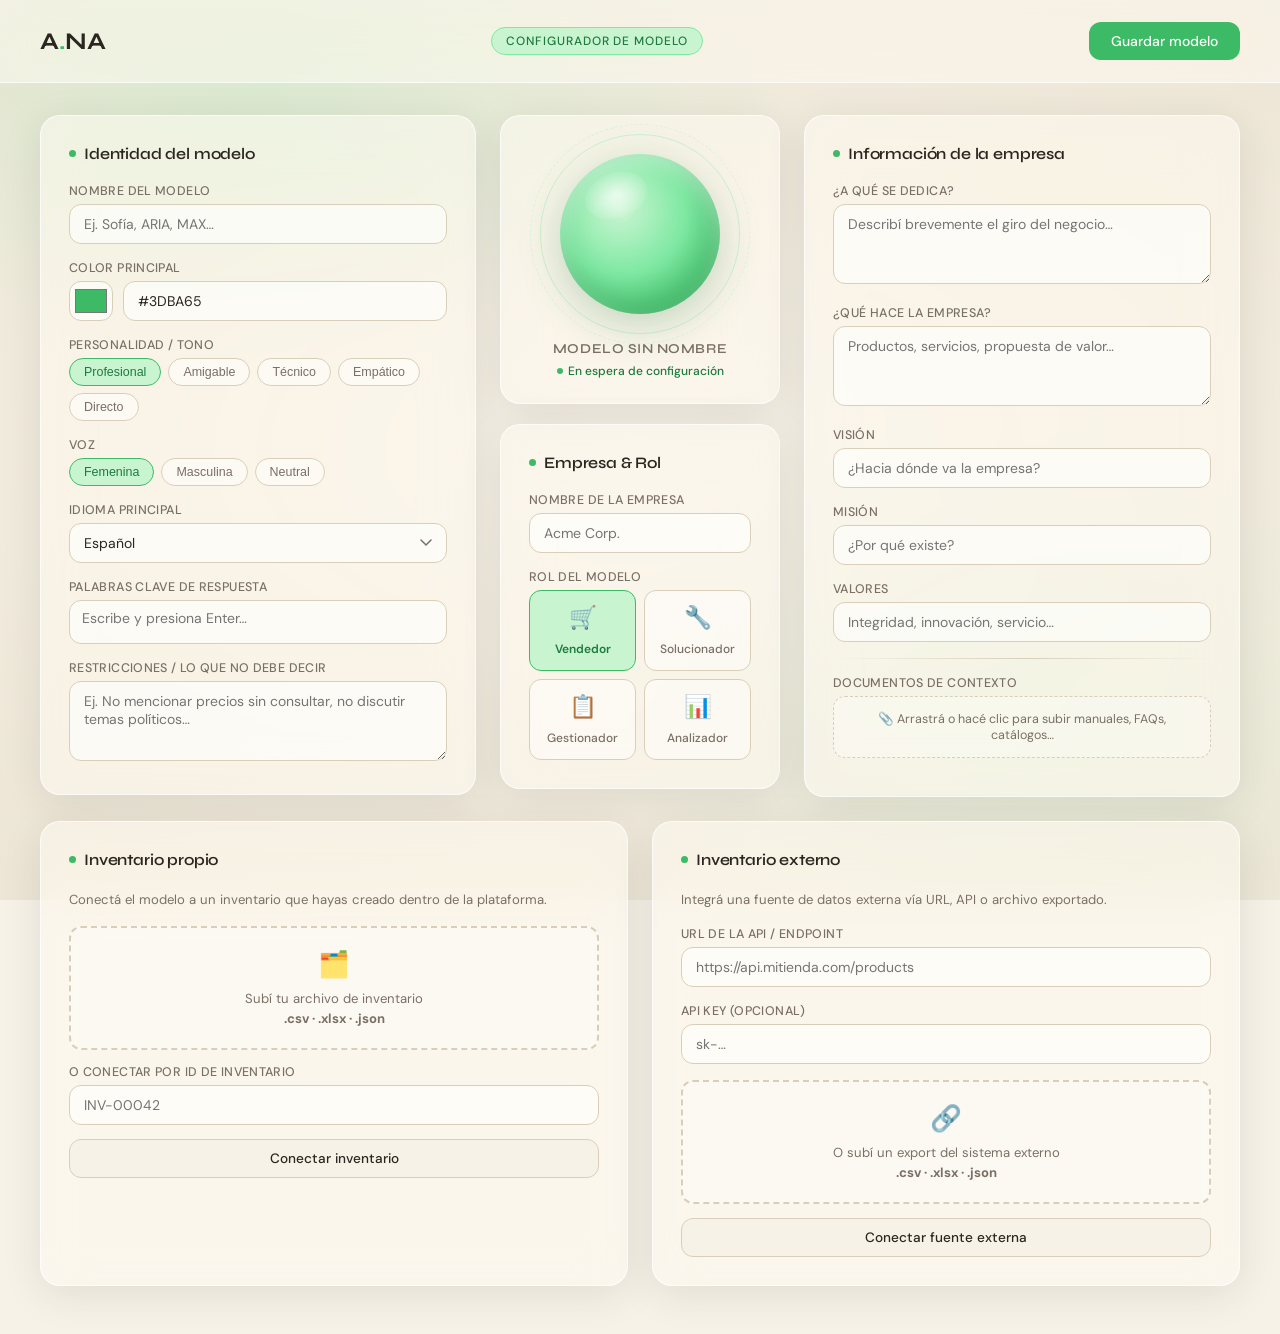
==== index.html @ 1427ef8e "inicio ana front" ====
<!DOCTYPE html>
<html lang="es">
<head>
  <meta charset="UTF-8" />
  <meta name="viewport" content="width=device-width, initial-scale=1.0" />
  <link rel="stylesheet" href="style.css" />
  <title>ANA — Configurador de Modelo IA</title>
  <link href="https://fonts.googleapis.com/css2?family=DM+Sans:wght@300;400;500;600&family=Syne:wght@400;600;700&display=swap" rel="stylesheet" />
  <style>
  
  </style>
</head>
<body>

<!-- ══ HEADER ══ -->
<header>
  <div class="logo">A<span>.</span>NA</div>
  <span class="header-badge">Configurador de Modelo</span>
  <button class="save-btn" onclick="saveConfig()">Guardar modelo</button>
</header>

<!-- ══ MAIN ══ -->
<main>

  <!-- ════ LEFT COLUMN — identidad del modelo ════ -->
  <div>
    <div class="card" style="animation-delay:.05s">
      <div class="card-title"><span class="dot"></span>Identidad del modelo</div>

      <div class="form-row">
        <label>Nombre del modelo</label>
        <input type="text" id="modelName" placeholder="Ej. Sofía, ARIA, MAX…" />
      </div>

      <div class="form-row">
        <label>Color principal</label>
        <div class="color-row">
          <input type="color" id="modelColor" value="#3DBA65" oninput="syncColor(this)" />
          <input class="color-hex" type="text" id="modelColorHex" value="#3DBA65" maxlength="7" oninput="syncHex(this)" />
        </div>
      </div>

      <div class="form-row">
        <label>Personalidad / Tono</label>
        <div class="chip-group" id="toneGroup">
          <button class="chip active" onclick="toggleChip(this,'tone')">Profesional</button>
          <button class="chip" onclick="toggleChip(this,'tone')">Amigable</button>
          <button class="chip" onclick="toggleChip(this,'tone')">Técnico</button>
          <button class="chip" onclick="toggleChip(this,'tone')">Empático</button>
          <button class="chip" onclick="toggleChip(this,'tone')">Directo</button>
        </div>
      </div>

      <div class="form-row">
        <label>Voz</label>
        <div class="chip-group" id="voiceGroup">
          <button class="chip active" onclick="toggleChip(this,'voice')">Femenina</button>
          <button class="chip" onclick="toggleChip(this,'voice')">Masculina</button>
          <button class="chip" onclick="toggleChip(this,'voice')">Neutral</button>
        </div>
      </div>

      <div class="form-row">
        <label>Idioma principal</label>
        <select id="modelLang">
          <option>Español</option>
          <option>English</option>
          <option>Português</option>
          <option>Francés</option>
          <option>Italiano</option>
        </select>
      </div>

      <div class="form-row">
        <label>Palabras clave de respuesta</label>
        <div class="tag-container" id="tagContainer" onclick="focusTagInput()">
          <input class="tag-input" id="tagInput" placeholder="Escribe y presiona Enter…"
                 onkeydown="handleTagKey(event)" />
        </div>
      </div>

      <div class="form-row">
        <label>Restricciones / Lo que NO debe decir</label>
        <textarea id="restrictions" placeholder="Ej. No mencionar precios sin consultar, no discutir temas políticos…"></textarea>
      </div>
    </div>
  </div>

  <!-- ════ CENTER COLUMN — orb + meta ════ -->
  <div class="col-center">
    <div class="orb-card">
      <div class="orb-wrapper" data-tip="Haz clic para activar preview">
        <div class="orb-ring"></div>
        <div class="orb-ring-2"></div>
        <div class="orb" id="mainOrb" onclick="activateOrb()"></div>
      </div>
      <div class="orb-label" id="orbLabel">Modelo sin nombre</div>
      <div class="orb-status" id="orbStatus">En espera de configuración</div>
    </div>

    <div class="center-meta">
      <div class="card" style="width:100%;animation-delay:.12s">
        <div class="card-title"><span class="dot"></span>Empresa &amp; Rol</div>

        <div class="form-row">
          <label>Nombre de la empresa</label>
          <input type="text" id="companyName" placeholder="Acme Corp." oninput="updateOrbMeta()" />
        </div>

        <div class="form-row">
          <label>Rol del modelo</label>
          <div class="role-grid" id="roleGrid">
            <div class="role-card active" onclick="selectRole(this)">
              <span class="role-emoji">🛒</span>
              <span class="role-name">Vendedor</span>
            </div>
            <div class="role-card" onclick="selectRole(this)">
              <span class="role-emoji">🔧</span>
              <span class="role-name">Solucionador</span>
            </div>
            <div class="role-card" onclick="selectRole(this)">
              <span class="role-emoji">📋</span>
              <span class="role-name">Gestionador</span>
            </div>
            <div class="role-card" onclick="selectRole(this)">
              <span class="role-emoji">📊</span>
              <span class="role-name">Analizador</span>
            </div>
          </div>
        </div>
      </div>
    </div>
  </div>

  <!-- ════ RIGHT COLUMN — información empresa ════ -->
  <div>
    <div class="card" style="animation-delay:.1s">
      <div class="card-title"><span class="dot"></span>Información de la empresa</div>

      <div class="form-row">
        <label>¿A qué se dedica?</label>
        <textarea id="companyBiz" placeholder="Describí brevemente el giro del negocio…"></textarea>
      </div>

      <div class="form-row">
        <label>¿Qué hace la empresa?</label>
        <textarea id="companyDoes" placeholder="Productos, servicios, propuesta de valor…"></textarea>
      </div>

      <div class="form-row">
        <label>Visión</label>
        <input type="text" id="companyVision" placeholder="¿Hacia dónde va la empresa?" />
      </div>

      <div class="form-row">
        <label>Misión</label>
        <input type="text" id="companyMission" placeholder="¿Por qué existe?" />
      </div>

      <div class="form-row">
        <label>Valores</label>
        <input type="text" id="companyValues" placeholder="Integridad, innovación, servicio…" />
      </div>

      <div class="divider"></div>

      <div class="form-row">
        <label>Documentos de contexto</label>
        <div class="doc-upload" id="docUpload">
          <input type="file" multiple accept=".pdf,.doc,.docx,.txt,.csv" onchange="handleDocs(event)" />
          <p>📎 Arrastrá o hacé clic para subir manuales, FAQs, catálogos…</p>
        </div>
        <div class="doc-list" id="docList"></div>
      </div>
    </div>
  </div>

  <!-- ════ BOTTOM — inventarios ════ -->
  <div class="col-bottom">

    <!-- Inventario propio -->
    <div class="card" style="animation-delay:.2s">
      <div class="card-title"><span class="dot"></span>Inventario propio</div>
      <p style="font-size:.82rem;color:var(--ink-2);margin-bottom:16px;line-height:1.6">
        Conectá el modelo a un inventario que hayas creado dentro de la plataforma.
      </p>
      <div class="inv-upload" id="ownInvDrop">
        <input type="file" accept=".csv,.xlsx,.json" onchange="handleInvFile(event,'own')" />
        <span class="inv-icon">🗂️</span>
        <p>Subí tu archivo de inventario<br/><strong>.csv · .xlsx · .json</strong></p>
        <div class="upload-name" id="ownInvName"></div>
      </div>

      <div style="margin-top:14px">
        <label>O conectar por ID de inventario</label>
        <input type="text" id="ownInvId" placeholder="INV-00042" />
      </div>

      <button class="connect-btn" id="ownConnectBtn" onclick="connectInv('own')">
        Conectar inventario
      </button>
    </div>

    <!-- Inventario externo -->
    <div class="card" style="animation-delay:.24s">
      <div class="card-title"><span class="dot"></span>Inventario externo</div>
      <p style="font-size:.82rem;color:var(--ink-2);margin-bottom:16px;line-height:1.6">
        Integrá una fuente de datos externa vía URL, API o archivo exportado.
      </p>

      <div class="form-row">
        <label>URL de la API / Endpoint</label>
        <input type="text" id="extUrl" placeholder="https://api.mitienda.com/products" />
      </div>

      <div class="form-row">
        <label>API Key (opcional)</label>
        <input type="text" id="extKey" placeholder="sk-…" />
      </div>

      <div class="inv-upload" id="extInvDrop" style="margin-top:4px">
        <input type="file" accept=".csv,.xlsx,.json" onchange="handleInvFile(event,'ext')" />
        <span class="inv-icon">🔗</span>
        <p>O subí un export del sistema externo<br/><strong>.csv · .xlsx · .json</strong></p>
        <div class="upload-name" id="extInvName"></div>
      </div>

      <button class="connect-btn" id="extConnectBtn" onclick="connectInv('ext')">
        Conectar fuente externa
      </button>
    </div>

  </div>
</main>

<!-- ══ SCRIPTS ══ -->
<script src="script.js"></script>
</body>
</html>
---- style.css ----
*, *::before, *::after { box-sizing: border-box; margin: 0; padding: 0; }

    :root {
      --beige-0: #FDFAF5;
      --beige-1: #F7F2E8;
      --beige-2: #EDE6D6;
      --beige-3: #D9CEBA;
      --green-0: #C8F5D0;
      --green-1: #7EE8A2;
      --green-2: #3DBA65;
      --green-3: #1E7A3E;
      --ink:     #2B2620;
      --ink-2:   #7A6F65;
      --glass-bg: rgba(253,250,245,0.55);
      --glass-border: rgba(255,255,255,0.7);
      --glass-shadow: 0 8px 40px rgba(43,38,32,0.10);
      --radius: 20px;
      --radius-sm: 12px;
    }

    body {
      font-family: 'DM Sans', sans-serif;
      background: var(--beige-1);
      color: var(--ink);
      min-height: 100vh;
      overflow-x: hidden;
    }

    /* ── background ambient ── */
    body::before {
      content: '';
      position: fixed; inset: 0;
      background:
        radial-gradient(ellipse 60% 40% at 20% 10%, rgba(126,232,162,0.18) 0%, transparent 70%),
        radial-gradient(ellipse 50% 50% at 80% 80%, rgba(200,245,208,0.22) 0%, transparent 65%),
        radial-gradient(ellipse 80% 60% at 50% 50%, var(--beige-1) 0%, var(--beige-2) 100%);
      pointer-events: none; z-index: 0;
    }

    /* ── header ── */
    header {
      position: relative; z-index: 10;
      display: flex; align-items: center; justify-content: space-between;
      padding: 22px 40px;
      background: var(--glass-bg);
      backdrop-filter: blur(18px) saturate(1.4);
      border-bottom: 1px solid var(--glass-border);
    }
    .logo { font-family: 'Syne', sans-serif; font-size: 1.5rem; font-weight: 700; letter-spacing: -0.02em; color: var(--ink); }
    .logo span { color: var(--green-2); }
    .header-badge {
      font-size: .75rem; font-weight: 500; letter-spacing: .08em; text-transform: uppercase;
      background: var(--green-0); color: var(--green-3); border-radius: 30px;
      padding: 5px 14px; border: 1px solid var(--green-1);
    }
    .save-btn {
      background: var(--green-2); color: #fff; border: none; border-radius: var(--radius-sm);
      padding: 10px 22px; font-family: 'DM Sans', sans-serif; font-size: .875rem; font-weight: 500;
      cursor: pointer; transition: background .2s, transform .15s;
    }
    .save-btn:hover { background: var(--green-3); transform: translateY(-1px); }

    /* ── main layout ── */
    main {
      position: relative; z-index: 1;
      display: grid;
      grid-template-columns: 1fr 280px 1fr;
      grid-template-rows: auto auto;
      gap: 24px;
      padding: 32px 40px 48px;
      max-width: 1400px; margin: 0 auto;
    }

    /* ── glass card ── */
    .card {
      background: var(--glass-bg);
      backdrop-filter: blur(24px) saturate(1.5);
      border: 1px solid var(--glass-border);
      border-radius: var(--radius);
      box-shadow: var(--glass-shadow);
      padding: 28px;
      transition: box-shadow .3s;
    }
    .card:hover { box-shadow: 0 12px 48px rgba(43,38,32,0.14); }

    .card-title {
      font-family: 'Syne', sans-serif; font-size: 1rem; font-weight: 600;
      color: var(--ink); letter-spacing: -.01em; margin-bottom: 20px;
      display: flex; align-items: center; gap: 8px;
    }
    .card-title .dot { width: 7px; height: 7px; background: var(--green-2); border-radius: 50%; flex-shrink: 0; }

    /* ── form elements ── */
    label { display: block; font-size: .78rem; font-weight: 500; color: var(--ink-2); margin-bottom: 5px; letter-spacing: .03em; text-transform: uppercase; }
    input[type="text"], input[type="color"], select, textarea {
      width: 100%; border-radius: var(--radius-sm);
      border: 1px solid var(--beige-3);
      background: rgba(255,255,255,0.6);
      color: var(--ink); font-family: 'DM Sans', sans-serif; font-size: .875rem;
      transition: border .2s, box-shadow .2s;
      outline: none;
    }
    input[type="text"], select, textarea { padding: 10px 14px; }
    input[type="text"]:focus, select:focus, textarea:focus {
      border-color: var(--green-2); box-shadow: 0 0 0 3px rgba(61,186,101,.15);
    }
    textarea { resize: vertical; min-height: 80px; }
    select { appearance: none; background-image: url("data:image/svg+xml,%3Csvg xmlns='http://www.w3.org/2000/svg' width='12' height='8' fill='none'%3E%3Cpath d='M1 1l5 5 5-5' stroke='%237A6F65' stroke-width='1.5' stroke-linecap='round'/%3E%3C/svg%3E"); background-repeat: no-repeat; background-position: right 14px center; padding-right: 36px; }

    .form-row { margin-bottom: 16px; }
    .form-row:last-child { margin-bottom: 0; }

    /* ── color swatch ── */
    .color-row { display: flex; align-items: center; gap: 10px; }
    input[type="color"] {
      width: 44px; height: 40px; padding: 3px; border-radius: var(--radius-sm);
      cursor: pointer; flex-shrink: 0;
    }
    .color-hex {
      flex: 1; padding: 10px 14px; border-radius: var(--radius-sm);
      border: 1px solid var(--beige-3); background: rgba(255,255,255,0.6);
      font-size: .875rem; font-family: 'DM Sans', sans-serif; color: var(--ink);
      outline: none; transition: border .2s, box-shadow .2s;
    }
    .color-hex:focus { border-color: var(--green-2); box-shadow: 0 0 0 3px rgba(61,186,101,.15); }

    /* ── ORB (center column) ── */
    .col-center {
      display: flex; flex-direction: column; align-items: center; justify-content: flex-start;
      gap: 0;
    }
    .orb-card {
      width: 100%; text-align: center;
      background: var(--glass-bg);
      backdrop-filter: blur(24px) saturate(1.5);
      border: 1px solid var(--glass-border);
      border-radius: var(--radius);
      box-shadow: var(--glass-shadow);
      padding: 28px 20px 24px;
    }
    .orb-wrapper {
      position: relative; display: inline-flex;
      align-items: center; justify-content: center;
      width: 180px; height: 180px; cursor: pointer;
      margin: 0 auto 16px;
    }
    .orb {
      width: 160px; height: 160px; border-radius: 50%;
      background: radial-gradient(circle at 38% 35%, rgba(200,245,208,.95) 0%, var(--green-1) 45%, var(--green-2) 80%, var(--green-3) 100%);
      box-shadow:
        0 0 0 0 rgba(126,232,162,.4),
        0 12px 40px rgba(30,122,62,.25),
        inset 0 -8px 30px rgba(30,122,62,.2),
        inset 0 8px 20px rgba(255,255,255,.5);
      animation: pulse 3s ease-in-out infinite, float 5s ease-in-out infinite;
      transition: transform .2s;
      position: relative; z-index: 1;
    }
    .orb::before {
      content: ''; position: absolute;
      top: 12%; left: 15%; width: 40%; height: 28%;
      background: radial-gradient(ellipse, rgba(255,255,255,.7) 0%, transparent 80%);
      border-radius: 50%; transform: rotate(-20deg);
    }
    .orb-ring {
      position: absolute; inset: -10px; border-radius: 50%;
      border: 1.5px solid rgba(126,232,162,.35);
      animation: spin-ring 8s linear infinite;
    }
    .orb-ring-2 {
      position: absolute; inset: -20px; border-radius: 50%;
      border: 1px dashed rgba(126,232,162,.2);
      animation: spin-ring 14s linear infinite reverse;
    }
    @keyframes pulse {
      0%,100% { box-shadow: 0 0 0 0 rgba(126,232,162,.4), 0 12px 40px rgba(30,122,62,.25), inset 0 -8px 30px rgba(30,122,62,.2), inset 0 8px 20px rgba(255,255,255,.5); }
      50%      { box-shadow: 0 0 0 16px rgba(126,232,162,0), 0 16px 50px rgba(30,122,62,.32), inset 0 -8px 30px rgba(30,122,62,.2), inset 0 8px 20px rgba(255,255,255,.5); }
    }
    @keyframes float {
      0%,100% { transform: translateY(0); }
      50%      { transform: translateY(-8px); }
    }
    @keyframes spin-ring {
      from { transform: rotate(0deg); }
      to   { transform: rotate(360deg); }
    }
    .orb:active { transform: scale(.94); }
    .orb-label { font-family: 'Syne', sans-serif; font-size: .85rem; font-weight: 600; color: var(--ink-2); letter-spacing: .04em; text-transform: uppercase; }
    .orb-status { margin-top: 6px; font-size: .75rem; color: var(--green-3); font-weight: 500; display: flex; align-items: center; justify-content: center; gap: 5px; }
    .orb-status::before { content: ''; width: 6px; height: 6px; border-radius: 50%; background: var(--green-2); animation: blink 1.8s ease-in-out infinite; }
    @keyframes blink { 0%,100%{opacity:1} 50%{opacity:.3} }

    /* name + role below orb */
    .center-meta { width: 100%; display: flex; flex-direction: column; gap: 14px; margin-top: 20px; }

    /* ── inventory section (full width, bottom) ── */
    .col-bottom {
      grid-column: 1 / -1;
      display: grid; grid-template-columns: 1fr 1fr; gap: 24px;
    }

    /* ── inventory card ── */
    .inv-upload {
      border: 2px dashed var(--beige-3); border-radius: var(--radius-sm);
      background: rgba(255,255,255,.35);
      padding: 20px; text-align: center; cursor: pointer;
      transition: border-color .2s, background .2s;
      position: relative; overflow: hidden;
    }
    .inv-upload:hover, .inv-upload.drag-over { border-color: var(--green-2); background: rgba(200,245,208,.18); }
    .inv-upload input[type="file"] { position: absolute; inset: 0; opacity: 0; cursor: pointer; }
    .inv-icon { font-size: 1.6rem; margin-bottom: 8px; display: block; }
    .inv-upload p { font-size: .82rem; color: var(--ink-2); line-height: 1.5; }
    .inv-upload .upload-name { font-size: .8rem; font-weight: 500; color: var(--green-3); margin-top: 8px; display: none; }
    .connect-btn {
      width: 100%; margin-top: 14px;
      background: var(--beige-1); color: var(--ink); border: 1.5px solid var(--beige-3);
      border-radius: var(--radius-sm); padding: 10px 0;
      font-family: 'DM Sans', sans-serif; font-size: .85rem; font-weight: 500;
      cursor: pointer; transition: background .2s, border-color .2s, color .2s;
    }
    .connect-btn:hover { background: var(--green-0); border-color: var(--green-2); color: var(--green-3); }
    .connect-btn.connected { background: var(--green-0); border-color: var(--green-2); color: var(--green-3); }

    /* ── doc upload in company card ── */
    .doc-upload {
      border: 1.5px dashed var(--beige-3); border-radius: var(--radius-sm);
      background: rgba(255,255,255,.3); padding: 14px;
      text-align: center; cursor: pointer; position: relative; overflow: hidden;
      transition: border-color .2s, background .2s;
    }
    .doc-upload:hover { border-color: var(--green-2); background: rgba(200,245,208,.12); }
    .doc-upload input[type="file"] { position: absolute; inset: 0; opacity: 0; cursor: pointer; }
    .doc-upload p { font-size: .78rem; color: var(--ink-2); }
    .doc-list { margin-top: 10px; display: flex; flex-direction: column; gap: 6px; }
    .doc-item {
      display: flex; align-items: center; justify-content: space-between;
      background: rgba(200,245,208,.25); border: 1px solid var(--green-0);
      border-radius: 8px; padding: 7px 12px; font-size: .78rem; color: var(--green-3);
    }
    .doc-item span { overflow: hidden; text-overflow: ellipsis; white-space: nowrap; max-width: 160px; }
    .doc-remove { background: none; border: none; cursor: pointer; color: var(--ink-2); font-size: .9rem; line-height: 1; padding: 0 2px; }
    .doc-remove:hover { color: #c0392b; }

    /* ── chip group for voice/tone ── */
    .chip-group { display: flex; flex-wrap: wrap; gap: 7px; }
    .chip {
      padding: 6px 14px; border-radius: 20px; font-size: .78rem; font-weight: 500;
      border: 1.5px solid var(--beige-3); background: rgba(255,255,255,.5);
      color: var(--ink-2); cursor: pointer; transition: all .15s;
    }
    .chip:hover, .chip.active {
      background: var(--green-0); border-color: var(--green-2); color: var(--green-3);
    }

    /* ── role cards ── */
    .role-grid { display: grid; grid-template-columns: 1fr 1fr; gap: 8px; }
    .role-card {
      padding: 12px 10px; border-radius: var(--radius-sm); text-align: center;
      border: 1.5px solid var(--beige-3); background: rgba(255,255,255,.45);
      cursor: pointer; transition: all .2s;
    }
    .role-card .role-emoji { font-size: 1.4rem; display: block; margin-bottom: 5px; }
    .role-card .role-name { font-size: .75rem; font-weight: 500; color: var(--ink-2); }
    .role-card:hover, .role-card.active {
      background: var(--green-0); border-color: var(--green-2);
    }
    .role-card.active .role-name { color: var(--green-3); font-weight: 600; }

    /* ── tag input ── */
    .tag-container {
      min-height: 44px; display: flex; flex-wrap: wrap; gap: 6px; align-items: flex-start;
      padding: 8px 12px; border-radius: var(--radius-sm); border: 1px solid var(--beige-3);
      background: rgba(255,255,255,.6); cursor: text;
      transition: border .2s, box-shadow .2s;
    }
    .tag-container:focus-within { border-color: var(--green-2); box-shadow: 0 0 0 3px rgba(61,186,101,.15); }
    .tag {
      background: var(--green-0); border: 1px solid var(--green-1); color: var(--green-3);
      border-radius: 20px; padding: 2px 10px; font-size: .75rem; font-weight: 500;
      display: flex; align-items: center; gap: 5px;
    }
    .tag button { background: none; border: none; cursor: pointer; color: var(--green-3); font-size: .8rem; line-height: 1; padding: 0; }
    .tag-input {
      border: none; outline: none; background: transparent;
      font-family: 'DM Sans', sans-serif; font-size: .875rem; color: var(--ink);
      min-width: 80px; flex: 1;
    }

    /* ── tooltips ── */
    [data-tip] { position: relative; }
    [data-tip]::after {
      content: attr(data-tip);
      position: absolute; bottom: calc(100% + 8px); left: 50%; transform: translateX(-50%) scale(.9);
      background: var(--ink); color: var(--beige-0); font-size: .72rem; white-space: nowrap;
      padding: 5px 10px; border-radius: 7px; pointer-events: none; opacity: 0;
      transition: opacity .2s, transform .2s;
    }
    [data-tip]:hover::after { opacity: 1; transform: translateX(-50%) scale(1); }

    /* ── scrollbar ── */
    ::-webkit-scrollbar { width: 6px; }
    ::-webkit-scrollbar-track { background: transparent; }
    ::-webkit-scrollbar-thumb { background: var(--beige-3); border-radius: 10px; }

    /* ── responsive ── */
    @media (max-width: 1024px) {
      main { grid-template-columns: 1fr 1fr; grid-template-rows: auto auto auto; }
      .col-center { grid-column: 1 / -1; flex-direction: row; align-items: flex-start; }
      .orb-card { flex: 0 0 auto; }
      .center-meta { flex-direction: row; flex-wrap: wrap; flex: 1; }
    }
    @media (max-width: 640px) {
      main { grid-template-columns: 1fr; padding: 16px; gap: 16px; }
      .col-center { flex-direction: column; align-items: center; }
      .center-meta { flex-direction: column; }
      .col-bottom { grid-template-columns: 1fr; }
      header { padding: 16px 20px; }
    }

    /* ── entrance animations ── */
    .card, .orb-card { animation: fadeUp .5s ease both; }
    .card:nth-child(1) { animation-delay: .05s; }
    .card:nth-child(2) { animation-delay: .1s; }
    .card:nth-child(3) { animation-delay: .15s; }
    @keyframes fadeUp {
      from { opacity: 0; transform: translateY(18px); }
      to   { opacity: 1; transform: translateY(0); }
    }

    /* ── divider ── */
    .divider { height: 1px; background: linear-gradient(90deg, transparent, var(--beige-3), transparent); margin: 16px 0; }
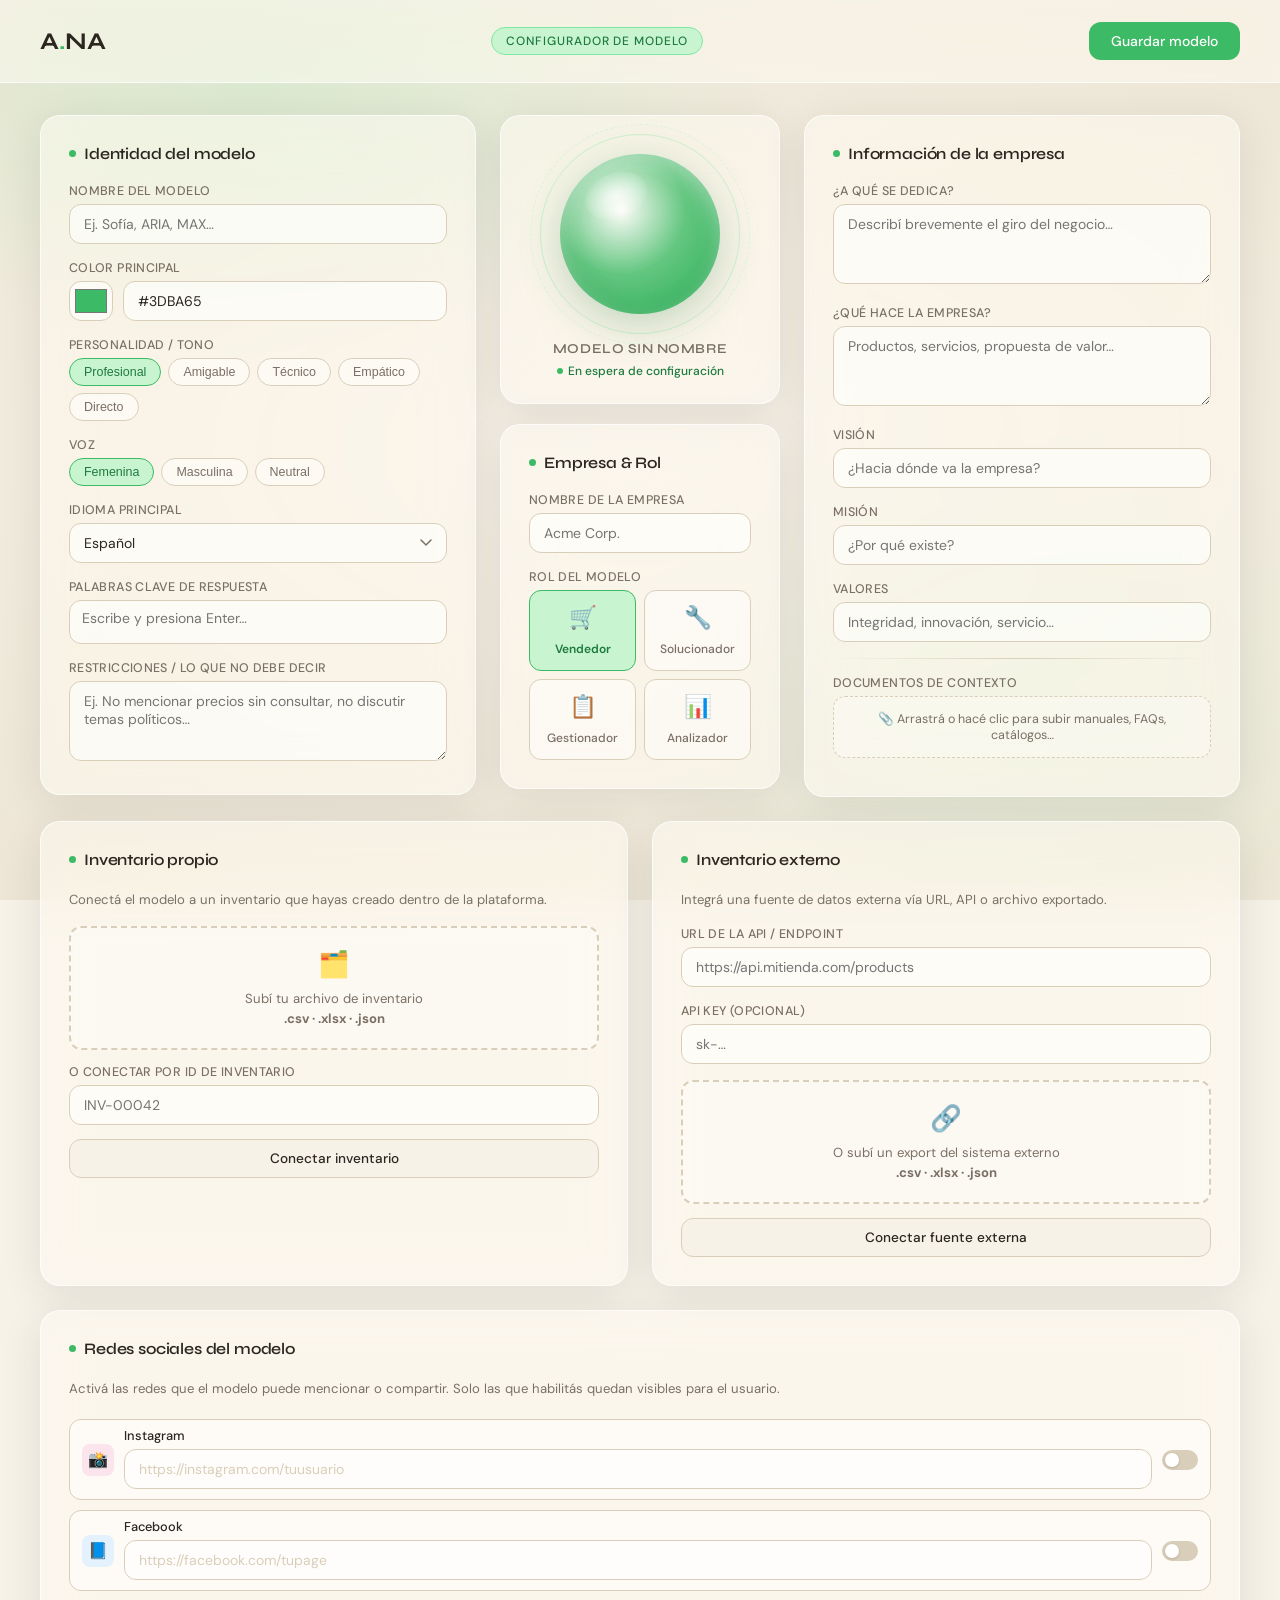
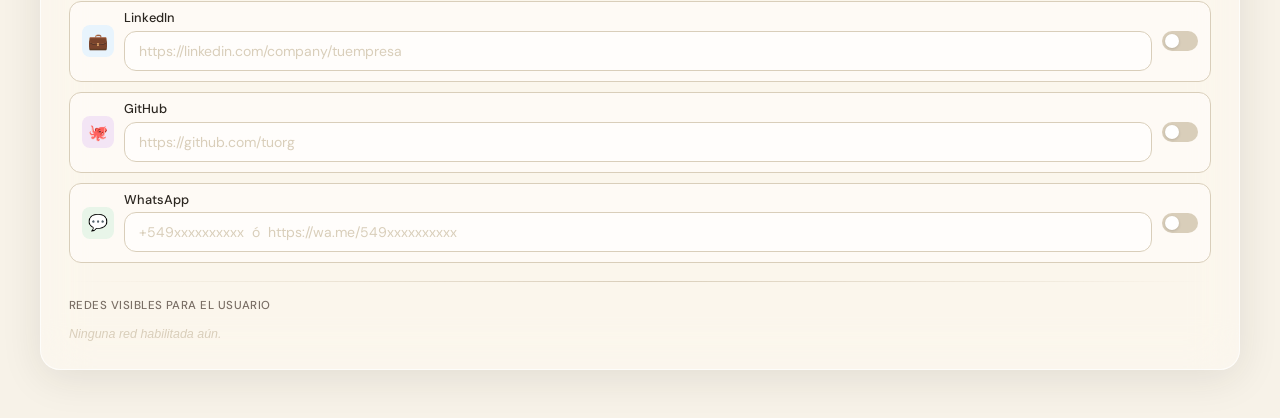
==== commit 335a2152: "Panel de redes sociales y mejora de seguridad del JS" ====
--- a/index.html
+++ b/index.html
@@ -6,9 +6,6 @@
   <link rel="stylesheet" href="style.css" />
   <title>ANA — Configurador de Modelo IA</title>
   <link href="https://fonts.googleapis.com/css2?family=DM+Sans:wght@300;400;500;600&family=Syne:wght@400;600;700&display=swap" rel="stylesheet" />
-  <style>
-  
-  </style>
 </head>
 <body>
 
@@ -175,7 +172,7 @@
     </div>
   </div>
 
-  <!-- ════ BOTTOM — inventarios ════ -->
+  <!-- ════ BOTTOM — inventarios + redes ════ -->
   <div class="col-bottom">
 
     <!-- Inventario propio -->
@@ -230,6 +227,92 @@
       </button>
     </div>
 
+    <!-- ════ REDES SOCIALES — full width ════ -->
+    <div class="card" style="animation-delay:.28s; grid-column: 1 / -1;">
+      <div class="card-title"><span class="dot"></span>Redes sociales del modelo</div>
+      <p style="font-size:.82rem;color:var(--ink-2);margin-bottom:20px;line-height:1.6">
+        Activá las redes que el modelo puede mencionar o compartir. Solo las que habilitás quedan visibles para el usuario.
+      </p>
+
+      <div class="social-grid" id="socialGrid">
+
+        <!-- Instagram -->
+        <div class="social-row" data-network="instagram">
+          <div class="social-icon" style="background:#fce4ec;">📸</div>
+          <div class="social-label-wrap">
+            <span class="social-name">Instagram</span>
+            <input class="social-url" type="text" placeholder="https://instagram.com/tuusuario"
+                   data-network="instagram" oninput="onSocialInput(this)" />
+            <span class="social-error">URL inválida. Usá el formato https://instagram.com/…</span>
+          </div>
+          <input class="social-toggle" type="checkbox" id="tog-instagram"
+                 data-network="instagram" onchange="onSocialToggle(this)" title="Activar Instagram" />
+        </div>
+
+        <!-- Facebook -->
+        <div class="social-row" data-network="facebook">
+          <div class="social-icon" style="background:#e3f2fd;">📘</div>
+          <div class="social-label-wrap">
+            <span class="social-name">Facebook</span>
+            <input class="social-url" type="text" placeholder="https://facebook.com/tupage"
+                   data-network="facebook" oninput="onSocialInput(this)" />
+            <span class="social-error">URL inválida. Usá el formato https://facebook.com/…</span>
+          </div>
+          <input class="social-toggle" type="checkbox" id="tog-facebook"
+                 data-network="facebook" onchange="onSocialToggle(this)" title="Activar Facebook" />
+        </div>
+
+        <!-- LinkedIn -->
+        <div class="social-row" data-network="linkedin">
+          <div class="social-icon" style="background:#e8f4fd;">💼</div>
+          <div class="social-label-wrap">
+            <span class="social-name">LinkedIn</span>
+            <input class="social-url" type="text" placeholder="https://linkedin.com/company/tuempresa"
+                   data-network="linkedin" oninput="onSocialInput(this)" />
+            <span class="social-error">URL inválida. Usá el formato https://linkedin.com/…</span>
+          </div>
+          <input class="social-toggle" type="checkbox" id="tog-linkedin"
+                 data-network="linkedin" onchange="onSocialToggle(this)" title="Activar LinkedIn" />
+        </div>
+
+        <!-- GitHub -->
+        <div class="social-row" data-network="github">
+          <div class="social-icon" style="background:#f3e5f5;">🐙</div>
+          <div class="social-label-wrap">
+            <span class="social-name">GitHub</span>
+            <input class="social-url" type="text" placeholder="https://github.com/tuorg"
+                   data-network="github" oninput="onSocialInput(this)" />
+            <span class="social-error">URL inválida. Usá el formato https://github.com/…</span>
+          </div>
+          <input class="social-toggle" type="checkbox" id="tog-github"
+                 data-network="github" onchange="onSocialToggle(this)" title="Activar GitHub" />
+        </div>
+
+        <!-- WhatsApp -->
+        <div class="social-row" data-network="whatsapp">
+          <div class="social-icon" style="background:#e8f5e9;">💬</div>
+          <div class="social-label-wrap">
+            <span class="social-name">WhatsApp</span>
+            <input class="social-url" type="text" placeholder="+549xxxxxxxxxx  ó  https://wa.me/549xxxxxxxxxx"
+                   data-network="whatsapp" oninput="onSocialInput(this)" />
+            <span class="social-error">Número o enlace inválido. Usá formato +549… o https://wa.me/…</span>
+          </div>
+          <input class="social-toggle" type="checkbox" id="tog-whatsapp"
+                 data-network="whatsapp" onchange="onSocialToggle(this)" title="Activar WhatsApp" />
+        </div>
+
+      </div><!-- /social-grid -->
+
+      <!-- Preview de redes activas -->
+      <div class="divider" style="margin-top:18px"></div>
+      <p class="social-preview-label">Redes visibles para el usuario</p>
+      <div class="social-preview" id="socialPreview">
+        <span class="social-preview-empty">Ninguna red habilitada aún.</span>
+      </div>
+
+    </div>
+    <!-- /redes sociales -->
+
   </div>
 </main>
 
--- a/style.css
+++ b/style.css
@@ -329,4 +329,75 @@
     }
 
     /* ── divider ── */
-    .divider { height: 1px; background: linear-gradient(90deg, transparent, var(--beige-3), transparent); margin: 16px 0; }+    .divider { height: 1px; background: linear-gradient(90deg, transparent, var(--beige-3), transparent); margin: 16px 0; }
+
+
+
+      /* ── redes sociales ── */
+    .social-grid {
+      display: flex; flex-direction: column; gap: 10px;
+    }
+    .social-row {
+      display: flex; align-items: center; gap: 10px;
+      padding: 10px 12px; border-radius: var(--radius-sm);
+      border: 1px solid var(--beige-3); background: rgba(255,255,255,.45);
+      transition: border-color .2s, background .2s;
+    }
+    .social-row:has(.social-toggle:checked) {
+      border-color: var(--green-2); background: rgba(200,245,208,.15);
+    }
+    .social-icon {
+      width: 32px; height: 32px; border-radius: 8px;
+      display: flex; align-items: center; justify-content: center;
+      font-size: 1rem; flex-shrink: 0; background: var(--beige-2);
+    }
+    .social-label-wrap {
+      flex: 1; display: flex; flex-direction: column; gap: 2px;
+    }
+    .social-name {
+      font-size: .8rem; font-weight: 500; color: var(--ink); line-height: 1;
+    }
+    .social-url {
+      width: 100%; border: none; background: transparent; outline: none;
+      font-family: 'DM Sans', sans-serif; font-size: .75rem; color: var(--ink-2);
+      padding: 0; margin-top: 4px;
+    }
+    .social-url::placeholder { color: var(--beige-3); }
+    .social-url:focus { color: var(--ink); }
+    .social-toggle {
+      width: 36px; height: 20px; appearance: none;
+      background: var(--beige-3); border-radius: 20px;
+      cursor: pointer; position: relative; flex-shrink: 0;
+      transition: background .2s;
+    }
+    .social-toggle::after {
+      content: ''; position: absolute; top: 3px; left: 3px;
+      width: 14px; height: 14px; border-radius: 50%; background: #fff;
+      transition: transform .2s; box-shadow: 0 1px 3px rgba(0,0,0,.15);
+    }
+    .social-toggle:checked { background: var(--green-2); }
+    .social-toggle:checked::after { transform: translateX(16px); }
+
+    /* preview de iconos activos */
+    .social-preview {
+      display: flex; gap: 8px; flex-wrap: wrap; margin-top: 14px;
+    }
+    .social-pill {
+      display: inline-flex; align-items: center; gap: 6px;
+      background: var(--green-0); border: 1px solid var(--green-1);
+      color: var(--green-3); border-radius: 20px; padding: 4px 12px;
+      font-size: .75rem; font-weight: 500;
+    }
+    .social-preview-label {
+      font-size: .72rem; color: var(--ink-2); margin-top: 8px; letter-spacing: .04em; text-transform: uppercase; font-weight: 500;
+    }
+    .social-preview-empty {
+      font-size: .78rem; color: var(--beige-3); font-style: italic;
+    }
+
+    /* error de validación */
+    .social-error {
+      font-size: .7rem; color: #c0392b; margin-top: 2px; display: none;
+    }
+    .social-row.has-error { border-color: #e74c3c !important; }
+    .social-row.has-error .social-error { display: block; }
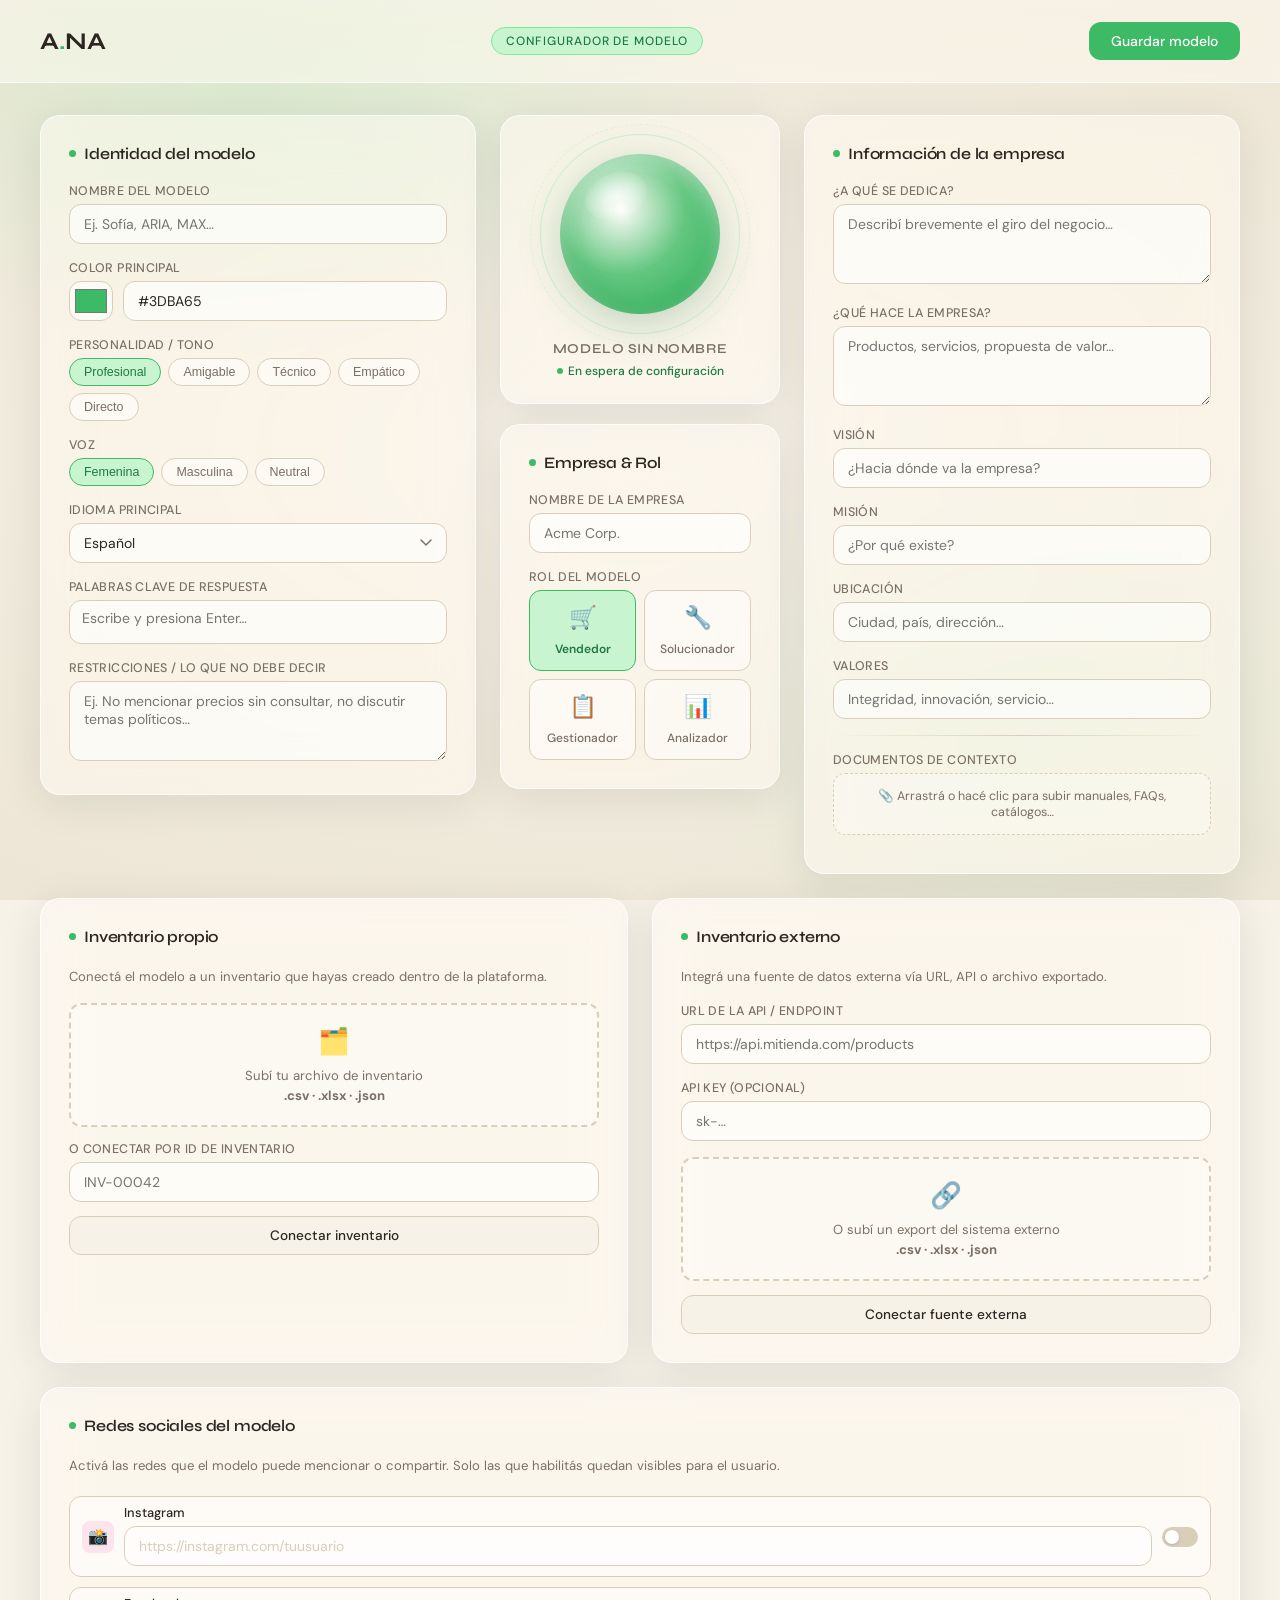
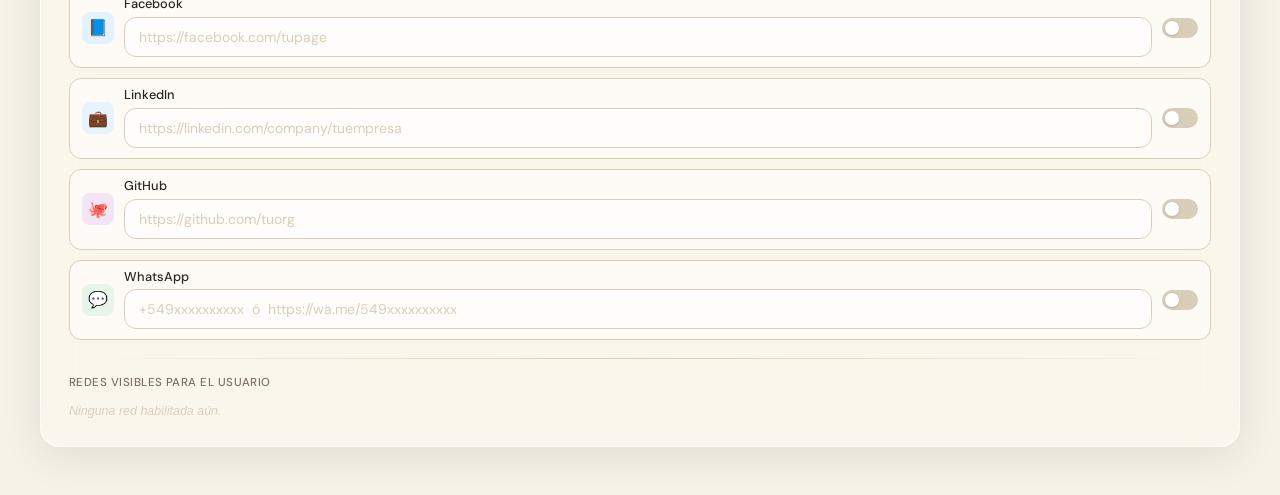
==== commit 132a7d36: "Agregar campo Ubicación en la información de la empresa Co-Authored-By: Claude Opus 5.5 <noreply@ant" ====
--- a/index.html
+++ b/index.html
@@ -155,6 +155,11 @@
       </div>
 
       <div class="form-row">
+        <label>Ubicación</label>
+        <input type="text" id="companyLocation" placeholder="Ciudad, país, dirección…" />
+      </div>
+
+      <div class="form-row">
         <label>Valores</label>
         <input type="text" id="companyValues" placeholder="Integridad, innovación, servicio…" />
       </div>
@@ -319,4 +324,4 @@
 <!-- ══ SCRIPTS ══ -->
 <script src="script.js"></script>
 </body>
-</html>+</html>
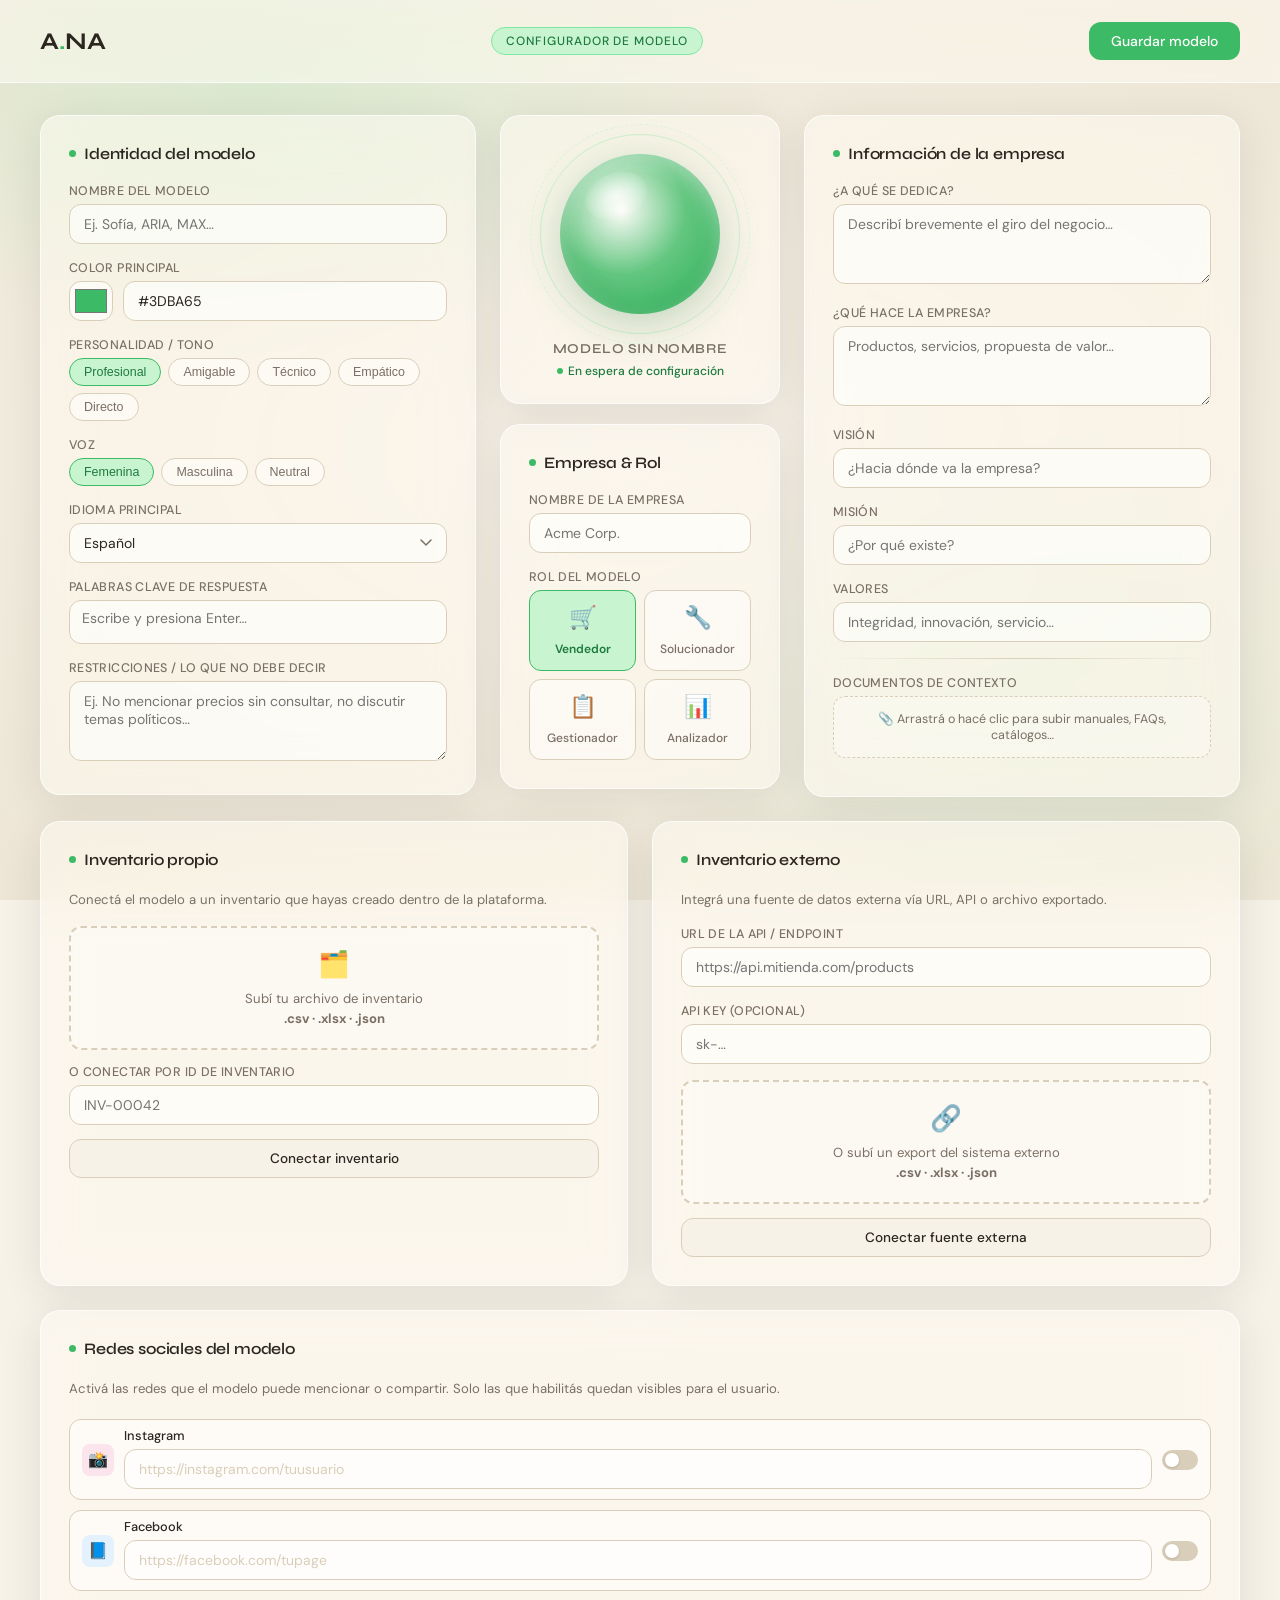
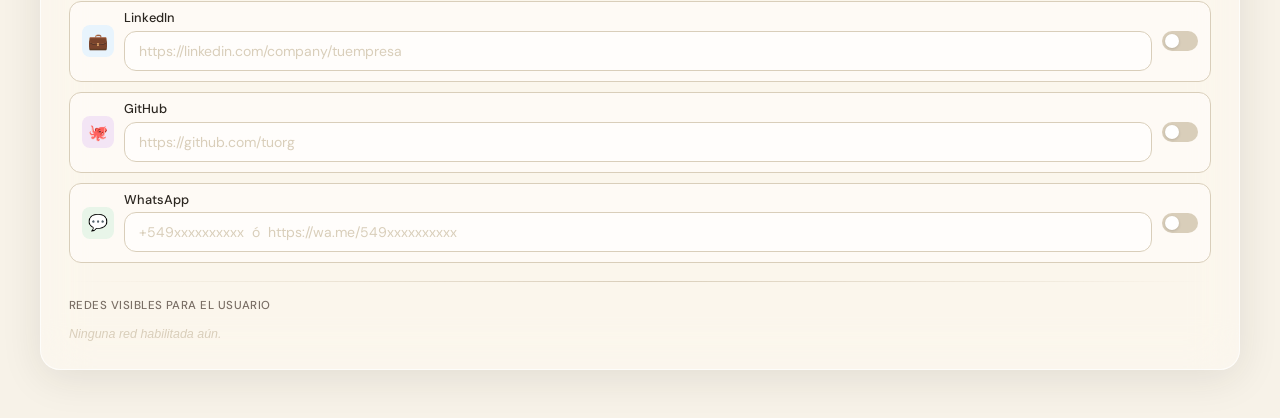
==== commit 396c37ca: "Revertir campo Ubicación en la información de la empresa Co-Authored-By: Claude Opus 5.5 <noreply@an" ====
--- a/index.html
+++ b/index.html
@@ -155,11 +155,6 @@
       </div>
 
       <div class="form-row">
-        <label>Ubicación</label>
-        <input type="text" id="companyLocation" placeholder="Ciudad, país, dirección…" />
-      </div>
-
-      <div class="form-row">
         <label>Valores</label>
         <input type="text" id="companyValues" placeholder="Integridad, innovación, servicio…" />
       </div>
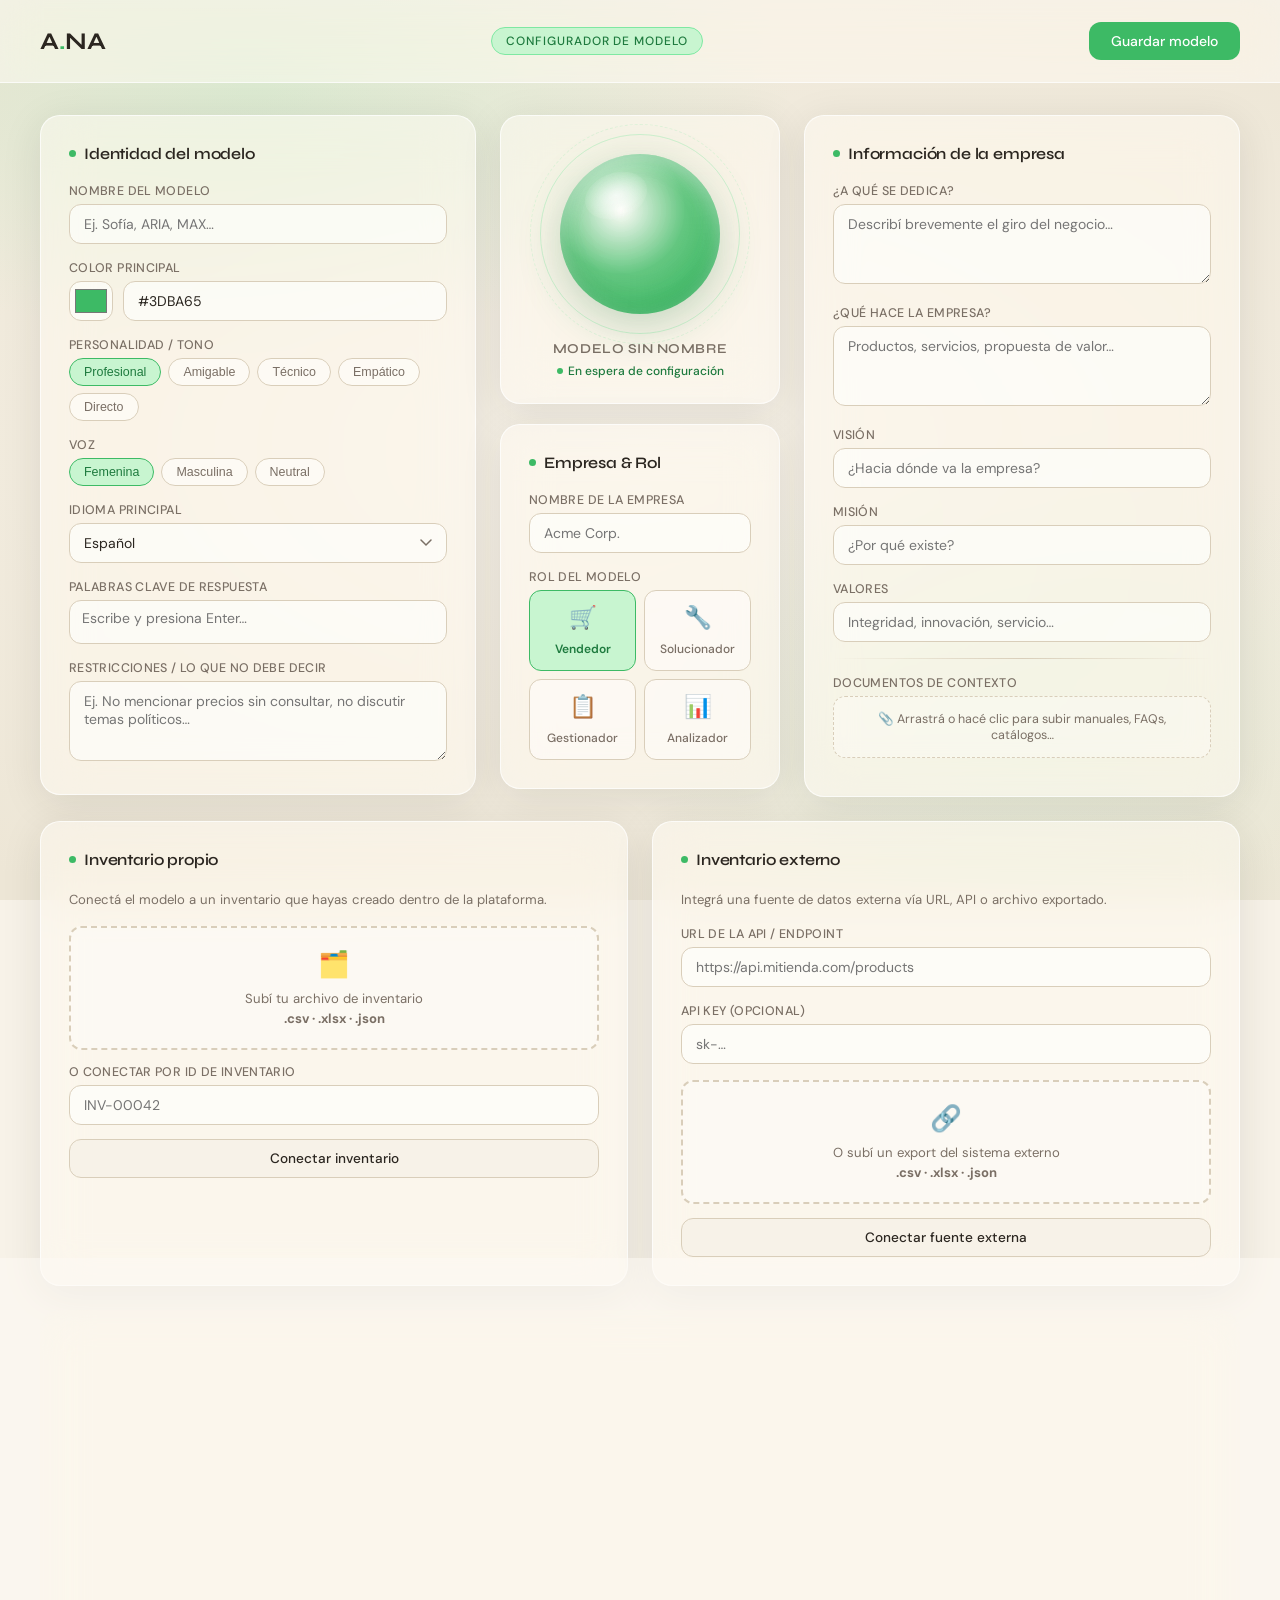
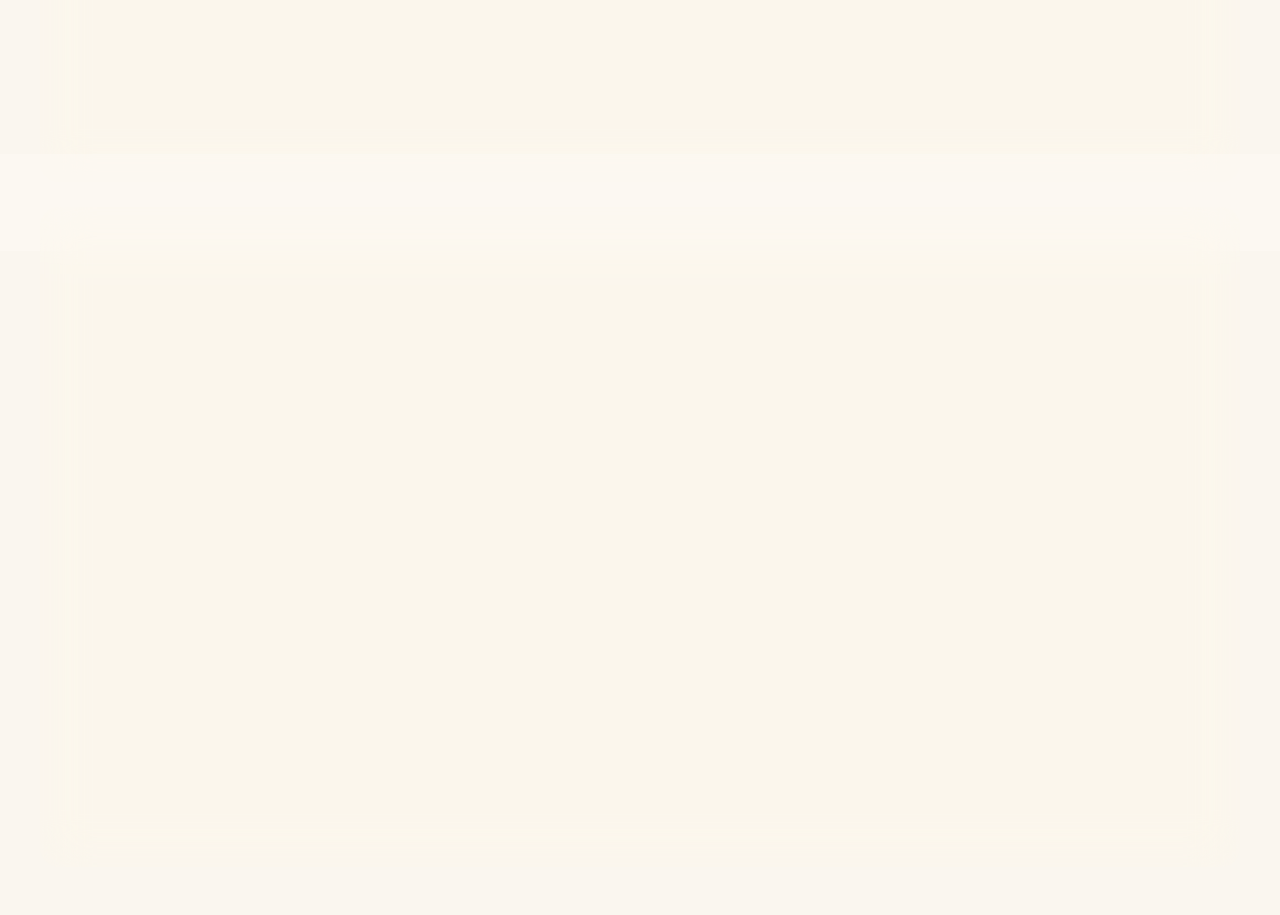
==== commit ac445b15: "Agregar galería de imágenes con buscador y organizador debajo de los inventarios Co-Authored-By: Cla" ====
--- a/index.html
+++ b/index.html
@@ -227,6 +227,47 @@
       </button>
     </div>
 
+    <!-- ════ GALERÍA DE IMÁGENES — full width ════ -->
+    <div class="card" style="animation-delay:.26s; grid-column: 1 / -1;">
+      <div class="card-title"><span class="dot"></span>Galería de imágenes</div>
+      <p style="font-size:.82rem;color:var(--ink-2);margin-bottom:20px;line-height:1.6">
+        Subí fotos de productos, logos o material que el modelo pueda usar y mostrar.
+      </p>
+
+      <div class="img-layout">
+
+        <!-- Izquierda: carga -->
+        <div class="img-upload-col">
+          <div class="inv-upload img-drop" id="imgDrop">
+            <input type="file" id="imgInput" multiple accept=".png,.jpg,.jpeg,.webp,.gif" onchange="handleImages(event)" />
+            <span class="inv-icon">🖼️</span>
+            <p>Arrastrá o hacé clic para subir imágenes<br/><strong>.png · .jpg · .webp · .gif</strong></p>
+          </div>
+          <div class="img-preview" id="imgPreview">
+            <span class="img-preview-empty">Seleccioná una imagen de la lista para verla acá.</span>
+          </div>
+        </div>
+
+        <!-- Derecha: lista + buscador + organizador -->
+        <div class="img-list-col">
+          <div class="img-toolbar">
+            <input type="text" id="imgSearch" placeholder="🔍 Buscar por nombre…" oninput="renderImageList()" />
+            <select id="imgSort" onchange="renderImageList()" title="Ordenar imágenes">
+              <option value="recent">Más recientes</option>
+              <option value="oldest">Más antiguas</option>
+              <option value="az">Nombre A → Z</option>
+              <option value="za">Nombre Z → A</option>
+              <option value="size-desc">Más pesadas</option>
+              <option value="size-asc">Más livianas</option>
+            </select>
+          </div>
+          <p class="img-count" id="imgCount">0 imágenes</p>
+          <div class="img-list" id="imgList"></div>
+        </div>
+
+      </div>
+    </div>
+
     <!-- ════ REDES SOCIALES — full width ════ -->
     <div class="card" style="animation-delay:.28s; grid-column: 1 / -1;">
       <div class="card-title"><span class="dot"></span>Redes sociales del modelo</div>
--- a/style.css
+++ b/style.css
@@ -401,3 +401,37 @@
     }
     .social-row.has-error { border-color: #e74c3c !important; }
     .social-row.has-error .social-error { display: block; }
+
+    /* ── galería de imágenes ── */
+    .img-layout { display: grid; grid-template-columns: 1fr 1.3fr; gap: 24px; }
+    .img-upload-col { display: flex; flex-direction: column; gap: 14px; }
+    .img-drop { padding: 28px 20px; }
+    .img-preview {
+      flex: 1; min-height: 180px; border-radius: var(--radius-sm);
+      border: 1px solid var(--beige-3); background: rgba(255,255,255,.35);
+      display: flex; align-items: center; justify-content: center; overflow: hidden;
+    }
+    .img-preview img { max-width: 100%; max-height: 260px; object-fit: contain; display: block; }
+    .img-preview-empty { font-size: .78rem; color: var(--ink-2); font-style: italic; padding: 16px; text-align: center; }
+
+    .img-list-col { display: flex; flex-direction: column; min-width: 0; }
+    .img-toolbar { display: grid; grid-template-columns: 1fr 170px; gap: 10px; }
+    .img-count { font-size: .72rem; color: var(--ink-2); margin: 10px 0 8px; letter-spacing: .04em; text-transform: uppercase; font-weight: 500; }
+    .img-list { display: flex; flex-direction: column; gap: 8px; max-height: 340px; overflow-y: auto; padding-right: 4px; }
+    .img-item {
+      display: flex; align-items: center; gap: 12px;
+      padding: 8px 10px; border-radius: var(--radius-sm);
+      border: 1px solid var(--beige-3); background: rgba(255,255,255,.45);
+      cursor: pointer; transition: border-color .2s, background .2s;
+    }
+    .img-item:hover, .img-item.active { border-color: var(--green-2); background: rgba(200,245,208,.15); }
+    .img-thumb { width: 44px; height: 44px; border-radius: 8px; object-fit: cover; flex-shrink: 0; background: var(--beige-2); }
+    .img-info { flex: 1; min-width: 0; display: flex; flex-direction: column; gap: 3px; }
+    .img-name { font-size: .82rem; font-weight: 500; color: var(--ink); overflow: hidden; text-overflow: ellipsis; white-space: nowrap; }
+    .img-meta { font-size: .72rem; color: var(--ink-2); }
+    .img-empty { font-size: .78rem; color: var(--ink-2); font-style: italic; padding: 12px 0; }
+
+    @media (max-width: 640px) {
+      .img-layout { grid-template-columns: 1fr; }
+      .img-toolbar { grid-template-columns: 1fr; }
+    }
